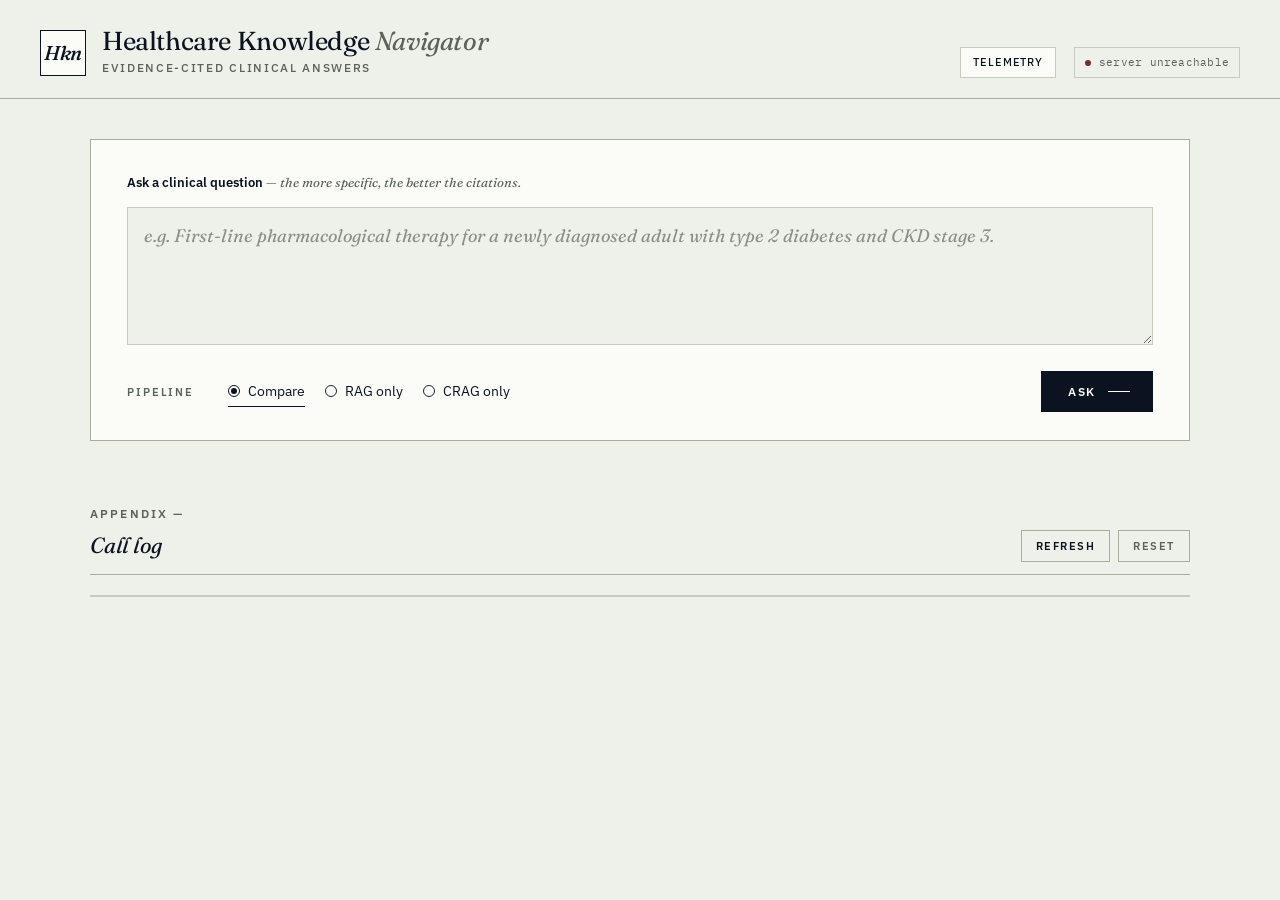
==== static/index.html @ 958ce463 "Functional Working" ====
<!doctype html>
<html lang="en">
<head>
    <meta charset="utf-8" />
    <meta name="viewport" content="width=device-width, initial-scale=1" />
    <title>Healthcare Knowledge Navigator</title>
    <link rel="preconnect" href="https://fonts.googleapis.com" />
    <link rel="preconnect" href="https://fonts.gstatic.com" crossorigin />
    <link rel="stylesheet"
        href="https://fonts.googleapis.com/css2?family=Fraunces:ital,opsz,wght@0,9..144,300..600;1,9..144,300..500&family=IBM+Plex+Mono:wght@400;500&family=IBM+Plex+Sans:wght@400;500;600&display=swap" />
    <link rel="stylesheet" href="/static/styles.css" />
    <link rel="stylesheet" href="/static/dashboard.css" />
</head>
<body>
    <header class="topbar">
        <div class="brand">
            <span class="logo">Hkn</span>
            <div>
                <h1>Healthcare Knowledge <em>Navigator</em></h1>
                <p>Evidence-cited clinical answers</p>
            </div>
        </div>
        <div class="topbar-links">
            <a href="/dashboard">Telemetry</a>
            <div id="health" class="health pending">checking…</div>
        </div>
    </header>

    <main>
        <section class="ask-card">
            <label for="question">Ask a clinical question</label>
            <textarea id="question" rows="4"
                placeholder="e.g. First-line pharmacological therapy for a newly diagnosed adult with type 2 diabetes and CKD stage 3."></textarea>

            <div class="controls">
                <fieldset class="modes">
                    <legend>Pipeline</legend>
                    <label><input type="radio" name="mode" value="compare" checked /> Compare</label>
                    <label><input type="radio" name="mode" value="rag" /> RAG only</label>
                    <label><input type="radio" name="mode" value="crag" /> CRAG only</label>
                </fieldset>
                <button id="ask" type="button">Ask</button>
            </div>

            <p class="disclaimer" id="disclaimer"></p>
        </section>

        <section id="results" class="results"></section>

        <section class="traces-card">
            <div class="traces-head">
                <h2>Call log</h2>
                <div class="traces-actions">
                    <button id="refresh-traces" type="button">Refresh</button>
                    <button id="reset-traces" type="button" class="secondary">Reset</button>
                </div>
            </div>
            <div id="traces-totals" class="totals"></div>
            <ol id="traces-history" class="traces-history"></ol>
        </section>
    </main>

    <template id="result-template">
        <article class="result">
            <header>
                <h2 class="title"></h2>
                <div class="confidence">
                    <span class="conf-label">–</span>
                    <div class="bar"><div class="fill"></div></div>
                    <span class="conf-value">–</span>
                </div>
            </header>
            <div class="answer"></div>
            <details class="citations">
                <summary>Sources cited</summary>
                <ol class="citation-list"></ol>
            </details>
            <details class="trace">
                <summary>Reasoning trace</summary>
                <ol class="trace-list"></ol>
            </details>
        </article>
    </template>

    <script src="/static/app.js"></script>
</body>
</html>
---- static/styles.css ----
/* Healthcare Knowledge Navigator — Clinical Reference
   ---------------------------------------------------
   Paper-and-ink type system for evidence-cited answers.
   Fonts are loaded from Google Fonts in the document head.
*/

:root {
    --page: #eef1e9;
    --page-edge: #e4e8dd;
    --card: #fbfcf7;
    --ink: #0b1220;
    --ink-soft: #1e2637;
    --muted: #5b6259;
    --muted-2: #8a9088;
    --rule: #c7cbbe;
    --rule-strong: #a8ad9d;

    --marker: #762f2f;    /* oxblood — critical / very low */
    --verify: #2a5a3e;    /* forest — high */
    --pending: #8c6b22;   /* saffron — moderate */
    --low: #a04b1a;       /* burnt umber — low */

    --serif: "Fraunces", "Times New Roman", ui-serif, serif;
    --sans: "IBM Plex Sans", -apple-system, "Segoe UI", Roboto, Helvetica, Arial, sans-serif;
    --mono: "IBM Plex Mono", ui-monospace, "SF Mono", Menlo, Consolas, monospace;

    --measure: 68ch;
    --hair: 1px solid var(--rule);
    --hair-strong: 1px solid var(--rule-strong);
}

*, *::before, *::after { box-sizing: border-box; }

html, body {
    margin: 0;
    padding: 0;
    background: var(--page);
    color: var(--ink);
    font-family: var(--sans);
    font-size: 15px;
    line-height: 1.55;
    -webkit-font-smoothing: antialiased;
    -moz-osx-font-smoothing: grayscale;
    text-rendering: optimizeLegibility;
}

::selection { background: var(--ink); color: var(--page); }

a { color: var(--ink); text-decoration: underline; text-decoration-thickness: 1px; text-underline-offset: 3px; }
a:hover { text-decoration-thickness: 2px; }

/* ── Masthead ──────────────────────────────────────── */

.topbar {
    background: var(--page);
    color: var(--ink);
    padding: 28px 40px 20px;
    border-bottom: var(--hair-strong);
    display: grid;
    grid-template-columns: 1fr auto;
    gap: 24px;
    align-items: end;
}

.brand {
    display: grid;
    grid-template-columns: auto 1fr;
    gap: 16px;
    align-items: center;
}

.logo {
    display: inline-flex;
    align-items: center;
    justify-content: center;
    width: 46px;
    height: 46px;
    border: 1.5px solid var(--ink);
    color: var(--ink);
    font-family: var(--serif);
    font-weight: 500;
    font-size: 20px;
    font-style: italic;
    letter-spacing: -0.02em;
    background: var(--card);
    border-radius: 0;
}

.brand h1 {
    margin: 0;
    font-family: var(--serif);
    font-weight: 400;
    font-size: 26px;
    line-height: 1.05;
    letter-spacing: -0.015em;
    color: var(--ink);
}

.brand h1 em {
    font-style: italic;
    font-weight: 400;
    color: var(--muted);
}

.brand p {
    margin: 4px 0 0;
    font-size: 12px;
    color: var(--muted);
    text-transform: uppercase;
    letter-spacing: 0.14em;
    font-weight: 500;
}

.topbar-links {
    display: flex;
    align-items: center;
    gap: 18px;
    font-family: var(--mono);
    font-size: 12px;
    color: var(--muted);
    justify-self: end;
}

.topbar-links a {
    color: var(--ink);
    text-decoration: none;
    padding: 6px 12px;
    border: var(--hair);
    background: var(--card);
    text-transform: uppercase;
    letter-spacing: 0.08em;
    font-size: 11px;
    font-family: var(--sans);
    font-weight: 500;
    transition: background 120ms ease, border-color 120ms ease;
}
.topbar-links a:hover { background: var(--ink); color: var(--card); border-color: var(--ink); }

.health {
    font-family: var(--mono);
    font-size: 11px;
    color: var(--muted);
    padding: 6px 10px;
    background: transparent;
    border: var(--hair);
    letter-spacing: 0.02em;
    max-width: 640px;
    overflow: hidden;
    text-overflow: ellipsis;
    white-space: nowrap;
}
.health::before {
    content: "";
    display: inline-block;
    width: 6px;
    height: 6px;
    border-radius: 50%;
    background: var(--muted);
    margin-right: 8px;
    vertical-align: middle;
}
.health.ok::before { background: var(--verify); }
.health.error::before { background: var(--marker); }
.health.pending::before { background: var(--pending); }

/* ── Main ──────────────────────────────────────────── */

main {
    max-width: 1180px;
    margin: 0 auto;
    padding: 40px 40px 80px;
}

.eyebrow {
    font-family: var(--sans);
    font-size: 10.5px;
    letter-spacing: 0.22em;
    text-transform: uppercase;
    color: var(--muted);
    font-weight: 600;
    display: inline-flex;
    align-items: center;
    gap: 10px;
}
.eyebrow::before {
    content: "";
    display: inline-block;
    width: 18px;
    height: 1px;
    background: var(--muted);
}

/* ── Ask card ──────────────────────────────────────── */

.ask-card {
    background: var(--card);
    border: var(--hair-strong);
    border-radius: 0;
    padding: 32px 36px 28px;
    box-shadow: none;
    position: relative;
}

.ask-card label[for="question"] {
    display: block;
    margin-bottom: 14px;
    font-family: var(--sans);
    text-transform: none;
    letter-spacing: 0;
    color: var(--ink);
    font-size: 13px;
    font-weight: 600;
}

.ask-card label[for="question"]::after {
    content: " — the more specific, the better the citations.";
    color: var(--muted);
    font-weight: 400;
    font-style: italic;
    font-family: var(--serif);
}

textarea {
    width: 100%;
    resize: vertical;
    min-height: 108px;
    padding: 14px 16px;
    font-family: var(--serif);
    font-size: 18px;
    line-height: 1.5;
    color: var(--ink);
    background: var(--page);
    border: var(--hair);
    border-radius: 0;
    outline: none;
    transition: border-color 120ms ease, background 120ms ease;
}
textarea::placeholder {
    color: var(--muted-2);
    font-style: italic;
    font-family: var(--serif);
}
textarea:focus {
    border-color: var(--ink);
    background: var(--card);
}

.controls {
    display: flex;
    justify-content: space-between;
    align-items: center;
    gap: 20px;
    margin-top: 20px;
    flex-wrap: wrap;
}

fieldset.modes {
    border: 0;
    margin: 0;
    padding: 0;
    display: flex;
    flex-wrap: wrap;
    align-items: center;
    gap: 6px 20px;
}
fieldset.modes legend {
    padding: 0;
    font-size: 10.5px;
    letter-spacing: 0.18em;
    color: var(--muted);
    text-transform: uppercase;
    font-weight: 600;
    margin-right: 14px;
    float: left;
}
fieldset.modes label {
    display: inline-flex;
    align-items: center;
    gap: 8px;
    font-size: 13.5px;
    color: var(--ink);
    cursor: pointer;
    font-weight: 400;
    letter-spacing: 0;
    text-transform: none;
    padding: 4px 0;
    border-bottom: 1px solid transparent;
    transition: border-color 120ms ease;
}
fieldset.modes label:hover { border-bottom-color: var(--rule-strong); }
fieldset.modes input[type="radio"] {
    appearance: none;
    -webkit-appearance: none;
    width: 12px;
    height: 12px;
    border: 1.5px solid var(--ink-soft);
    border-radius: 50%;
    margin: 0;
    display: inline-flex;
    align-items: center;
    justify-content: center;
    cursor: pointer;
    transition: border-color 120ms ease;
}
fieldset.modes input[type="radio"]:checked {
    border-color: var(--ink);
}
fieldset.modes input[type="radio"]:checked::after {
    content: "";
    width: 6px;
    height: 6px;
    background: var(--ink);
    border-radius: 50%;
}
fieldset.modes label:has(input:checked) { border-bottom-color: var(--ink); }

button#ask {
    background: var(--ink);
    color: var(--card);
    border: 1.5px solid var(--ink);
    padding: 12px 22px 12px 26px;
    font-family: var(--sans);
    font-size: 12px;
    font-weight: 600;
    letter-spacing: 0.14em;
    text-transform: uppercase;
    border-radius: 0;
    cursor: pointer;
    display: inline-flex;
    align-items: center;
    gap: 12px;
    transition: background 120ms ease, color 120ms ease, transform 80ms ease;
}
button#ask::after {
    content: "";
    width: 22px;
    height: 1px;
    background: currentColor;
    position: relative;
}
button#ask:hover:not(:disabled) { background: var(--card); color: var(--ink); }
button#ask:active:not(:disabled) { transform: translateY(1px); }
button#ask:disabled { background: transparent; color: var(--muted); border-color: var(--rule-strong); cursor: not-allowed; }

.disclaimer {
    margin: 20px 0 0;
    padding-top: 14px;
    border-top: var(--hair);
    font-size: 12.5px;
    color: var(--muted);
    font-family: var(--serif);
    font-style: italic;
    line-height: 1.5;
    max-width: 62ch;
}
.disclaimer:empty { display: none; }

/* ── Results ───────────────────────────────────────── */

.results {
    display: grid;
    grid-template-columns: 1fr;
    gap: 28px;
    margin-top: 40px;
}
.results.compare { grid-template-columns: 1fr 1fr; }
@media (max-width: 960px) {
    .results.compare { grid-template-columns: 1fr; }
}
.results:empty { display: none; }

.result {
    background: var(--card);
    border: var(--hair-strong);
    border-radius: 0;
    padding: 28px 32px 22px 40px;
    position: relative;
    box-shadow: none;
}

/* Left marginalia stroke — the signature */
.result::before {
    content: "";
    position: absolute;
    top: 28px;
    bottom: 22px;
    left: 18px;
    width: 2px;
    background: var(--rule-strong);
    transition: background 220ms ease;
}
.result.done::before { background: var(--ink); }
.result.done.low::before { background: var(--marker); }
.result.done.moderate::before { background: var(--pending); }
.result.done.high::before { background: var(--verify); }

.result header {
    display: grid;
    grid-template-columns: 1fr auto;
    gap: 20px;
    align-items: baseline;
    margin: 0 0 18px;
    padding-bottom: 14px;
    border-bottom: var(--hair);
}
.result header h2 {
    margin: 0;
    font-family: var(--sans);
    font-size: 10.5px;
    letter-spacing: 0.22em;
    text-transform: uppercase;
    color: var(--muted);
    font-weight: 600;
}
.result header h2::before {
    content: "Pipeline · ";
    color: var(--muted-2);
    font-weight: 500;
}

.confidence {
    display: inline-grid;
    grid-template-columns: auto auto auto;
    align-items: center;
    gap: 10px;
    font-family: var(--mono);
    font-size: 11.5px;
    color: var(--muted);
}
.conf-label {
    font-family: var(--sans);
    font-weight: 600;
    font-size: 10.5px;
    letter-spacing: 0.16em;
    text-transform: uppercase;
    padding: 3px 8px;
    border: 1px solid currentColor;
    color: var(--muted);
    border-radius: 0;
    background: transparent;
}
.conf-label.HIGH { color: var(--verify); }
.conf-label.MODERATE { color: var(--pending); }
.conf-label.LOW { color: var(--low); }
.conf-label[data-label="VERY LOW"] { color: var(--marker); }

.bar {
    width: 96px;
    height: 3px;
    background: var(--rule);
    border-radius: 0;
    overflow: hidden;
    position: relative;
}
.fill {
    height: 100%;
    width: 0%;
    background: var(--ink);
    transition: width 480ms cubic-bezier(0.2, 0.6, 0.2, 1);
}

.conf-value {
    font-family: var(--mono);
    color: var(--ink);
    font-size: 12.5px;
    letter-spacing: 0.02em;
    min-width: 3.2ch;
    text-align: right;
}

/* Answer body — Fraunces serif, generous leading, streaming caret */
.answer {
    font-family: var(--serif);
    font-size: 17.5px;
    line-height: 1.72;
    color: var(--ink);
    white-space: pre-wrap;
    letter-spacing: -0.002em;
    max-width: var(--measure);
    min-height: 3em;
    font-variation-settings: "opsz" 24;
}

.answer.streaming::after {
    content: "▏";
    display: inline;
    font-family: var(--serif);
    color: var(--ink);
    margin-left: 1px;
    animation: caret 0.9s steps(2, jump-none) infinite;
    font-weight: 300;
}
@keyframes caret { 0%, 49% { opacity: 1; } 50%, 100% { opacity: 0; } }

.answer.thinking {
    color: var(--muted);
    font-style: italic;
    display: inline-flex;
    align-items: center;
    gap: 12px;
}

.dots {
    display: inline-flex;
    gap: 4px;
    margin-left: 2px;
}
.dots span {
    width: 4px;
    height: 4px;
    background: var(--muted);
    border-radius: 50%;
    animation: bob 1.2s ease-in-out infinite;
}
.dots span:nth-child(2) { animation-delay: 0.15s; }
.dots span:nth-child(3) { animation-delay: 0.3s; }
@keyframes bob {
    0%, 80%, 100% { transform: translateY(0); opacity: 0.4; }
    40% { transform: translateY(-3px); opacity: 1; }
}

/* Citations / trace disclosures */
details {
    margin-top: 22px;
    border-top: var(--hair);
    padding-top: 12px;
}
details + details { margin-top: 10px; border-top: none; padding-top: 0; }
details summary {
    cursor: pointer;
    font-family: var(--sans);
    font-weight: 600;
    font-size: 11px;
    letter-spacing: 0.14em;
    text-transform: uppercase;
    color: var(--muted);
    list-style: none;
    outline: none;
    padding: 6px 0;
    display: inline-flex;
    align-items: center;
    gap: 8px;
    transition: color 120ms ease;
}
details summary::-webkit-details-marker { display: none; }
details summary::before {
    content: "▸";
    font-family: var(--serif);
    font-size: 12px;
    color: var(--muted-2);
    transition: transform 160ms ease, color 120ms ease;
    display: inline-block;
    width: 10px;
}
details[open] summary::before { transform: rotate(90deg); color: var(--ink); }
details[open] summary { color: var(--ink); }
details summary:hover { color: var(--ink); }

.citation-list, .trace-list {
    list-style: none;
    padding: 8px 0 4px;
    margin: 0;
    counter-reset: cite;
}
.citation-list li {
    counter-increment: cite;
    padding: 12px 0 12px 40px;
    border-bottom: var(--hair);
    position: relative;
    font-family: var(--sans);
    font-size: 13px;
    line-height: 1.55;
}
.citation-list li:last-child { border-bottom: none; }
.citation-list li::before {
    content: "[" counter(cite) "]";
    position: absolute;
    left: 0;
    top: 12px;
    font-family: var(--mono);
    font-size: 11.5px;
    color: var(--muted);
    letter-spacing: 0.02em;
}
.citation-list .source {
    font-family: var(--serif);
    font-weight: 500;
    font-size: 14.5px;
    color: var(--ink);
    display: block;
}
.citation-list .snippet {
    display: block;
    color: var(--muted);
    margin-top: 4px;
    font-family: var(--serif);
    font-style: italic;
    font-size: 13.5px;
    line-height: 1.55;
}
/* Hide the [n] emitted by app.js — we render our own counter */
.citation-list .source::first-letter { /* keep native */ }

.trace-list { counter-reset: step; padding-top: 4px; }
.trace-list li {
    counter-increment: step;
    padding: 6px 0 6px 42px;
    position: relative;
    font-family: var(--mono);
    font-size: 12px;
    color: var(--ink-soft);
    letter-spacing: 0.005em;
}
.trace-list li::before {
    content: counter(step, decimal-leading-zero);
    position: absolute;
    left: 0;
    top: 6px;
    font-family: var(--mono);
    font-size: 10.5px;
    color: var(--muted-2);
    letter-spacing: 0.1em;
}

/* ── Error banner ──────────────────────────────────── */

.error-banner {
    grid-column: 1 / -1;
    background: var(--card);
    border: var(--hair-strong);
    border-left: 3px solid var(--marker);
    color: var(--ink);
    padding: 14px 20px;
    font-size: 13.5px;
    font-family: var(--serif);
    font-style: italic;
}

/* ── Telemetry appendix ────────────────────────────── */

.traces-card {
    background: transparent;
    border: none;
    padding: 0;
    margin-top: 64px;
    box-shadow: none;
}

.traces-head {
    display: grid;
    grid-template-columns: 1fr auto;
    gap: 20px;
    align-items: end;
    margin-bottom: 20px;
    padding-bottom: 12px;
    border-bottom: var(--hair-strong);
}
.traces-head h2 {
    margin: 0;
    font-family: var(--serif);
    font-weight: 400;
    font-style: italic;
    font-size: 22px;
    color: var(--ink);
    letter-spacing: -0.01em;
}
.traces-head h2::before {
    content: "Appendix — ";
    font-style: normal;
    color: var(--muted);
    font-size: 12px;
    letter-spacing: 0.18em;
    text-transform: uppercase;
    font-family: var(--sans);
    font-weight: 600;
    display: block;
    margin-bottom: 4px;
}

.traces-actions {
    display: flex;
    gap: 8px;
}
.traces-actions button {
    background: transparent;
    color: var(--ink);
    border: var(--hair-strong);
    padding: 8px 14px;
    border-radius: 0;
    cursor: pointer;
    font-family: var(--sans);
    font-size: 11px;
    font-weight: 600;
    text-transform: uppercase;
    letter-spacing: 0.14em;
    transition: background 120ms ease, color 120ms ease;
}
.traces-actions button:hover { background: var(--ink); color: var(--card); border-color: var(--ink); }
.traces-actions button.secondary { color: var(--muted); }
.traces-actions button.secondary:hover { background: var(--marker); color: var(--card); border-color: var(--marker); }

.totals {
    display: grid;
    grid-template-columns: repeat(auto-fit, minmax(160px, 1fr));
    gap: 0;
    margin-bottom: 24px;
    border-top: var(--hair);
    border-bottom: var(--hair);
}
.tot {
    padding: 16px 18px 14px;
    border-right: var(--hair);
    background: transparent;
    border-radius: 0;
    border-top: none;
    border-bottom: none;
    border-left: none;
}
.tot:last-child { border-right: none; }
.tot .tot-label {
    font-family: var(--sans);
    font-size: 10.5px;
    letter-spacing: 0.16em;
    text-transform: uppercase;
    color: var(--muted);
    font-weight: 600;
}
.tot .tot-value {
    font-family: var(--serif);
    font-weight: 400;
    font-size: 34px;
    color: var(--ink);
    letter-spacing: -0.02em;
    margin-top: 4px;
    line-height: 1;
    font-variation-settings: "opsz" 60;
}
.tot .tot-sub {
    font-family: var(--mono);
    font-size: 11px;
    color: var(--muted);
    margin-top: 8px;
    letter-spacing: 0.02em;
}
.tot.rag .tot-value { color: var(--ink); }
.tot.crag .tot-value { color: var(--ink); font-style: italic; }

.traces-history {
    list-style: none;
    padding: 0;
    margin: 0;
    max-height: 420px;
    overflow-y: auto;
}
.traces-history li {
    background: transparent;
    border: none;
    border-bottom: var(--hair);
    border-radius: 0;
    padding: 14px 4px;
    margin: 0;
    font-size: 13px;
    display: grid;
    grid-template-columns: 74px 1fr auto;
    gap: 16px;
    align-items: center;
}
.traces-history li.err { background: transparent; border-color: var(--marker); }
.traces-history li.err .trace-q { color: var(--marker); }

.mode-chip {
    display: inline-block;
    padding: 3px 8px;
    border-radius: 0;
    font-family: var(--sans);
    font-size: 10px;
    font-weight: 600;
    letter-spacing: 0.14em;
    text-transform: uppercase;
    border: 1px solid var(--ink);
    background: transparent;
    color: var(--ink);
}
.mode-chip.crag { background: var(--ink); color: var(--card); }

.trace-q {
    color: var(--ink);
    font-family: var(--serif);
    font-size: 14.5px;
    overflow: hidden;
    text-overflow: ellipsis;
    white-space: nowrap;
}
.trace-when {
    color: var(--muted);
    font-family: var(--mono);
    font-size: 11px;
    text-align: right;
    line-height: 1.5;
    letter-spacing: 0.02em;
}
.trace-when strong {
    color: var(--ink);
    font-weight: 500;
    font-family: var(--mono);
}
.trace-empty {
    color: var(--muted);
    font-style: italic;
    font-family: var(--serif);
    text-align: center;
    padding: 28px;
    font-size: 14px;
    border: none;
    grid-column: 1 / -1;
}

/* ── Motion accessibility ──────────────────────────── */

@media (prefers-reduced-motion: reduce) {
    *, *::before, *::after {
        animation-duration: 0.01ms !important;
        animation-iteration-count: 1 !important;
        transition-duration: 0.01ms !important;
    }
}

/* ── Responsive ────────────────────────────────────── */

@media (max-width: 720px) {
    .topbar { padding: 20px 22px 16px; grid-template-columns: 1fr; }
    .topbar-links { justify-self: start; flex-wrap: wrap; }
    main { padding: 28px 22px 60px; }
    .ask-card { padding: 24px 22px 20px; }
    .result { padding: 22px 22px 18px 30px; }
    .result::before { left: 12px; }
    .brand h1 { font-size: 22px; }
    .totals { grid-template-columns: 1fr 1fr; }
    .tot { border-right: none; border-bottom: var(--hair); }
    .tot:nth-child(2n) { border-right: none; }
    .traces-history li { grid-template-columns: 1fr; gap: 6px; }
    .trace-when { text-align: left; }
}
---- static/dashboard.css ----
/* Telemetry dashboard — matches the Clinical Reference token system. */

.last-updated {
    font-family: var(--mono);
    font-size: 11px;
    color: var(--muted);
    letter-spacing: 0.02em;
}

.dash {
    max-width: 1400px;
    margin: 0 auto;
    padding: 40px 40px 80px;
}

.dash-totals {
    display: grid;
    grid-template-columns: repeat(auto-fit, minmax(180px, 1fr));
    gap: 0;
    margin-bottom: 32px;
    border-top: var(--hair);
    border-bottom: var(--hair);
}
.dash-totals .tot { border-right: var(--hair); border-bottom: none; }
.dash-totals .tot:last-child { border-right: none; }

.grid {
    display: grid;
    grid-template-columns: 1fr 1fr;
    gap: 24px;
    margin-bottom: 24px;
}
.grid .wide { grid-column: 1 / -1; }
@media (max-width: 960px) {
    .grid { grid-template-columns: 1fr; }
    .grid .wide { grid-column: auto; }
}

.card {
    background: var(--card);
    border: var(--hair-strong);
    border-radius: 0;
    padding: 24px 28px;
    box-shadow: none;
}
.card h2 {
    margin: 0 0 20px 0;
    font-family: var(--sans);
    font-size: 10.5px;
    color: var(--muted);
    text-transform: uppercase;
    letter-spacing: 0.22em;
    font-weight: 600;
    padding-bottom: 12px;
    border-bottom: var(--hair);
    display: inline-flex;
    align-items: center;
    gap: 10px;
}
.card h2::before {
    content: "";
    display: inline-block;
    width: 18px;
    height: 1px;
    background: var(--muted);
}
.card canvas { max-height: 300px; }

.table-wrap { overflow-x: auto; }
table#requests {
    width: 100%;
    border-collapse: collapse;
    font-size: 13px;
    font-family: var(--sans);
}
table#requests thead th {
    text-align: left;
    padding: 12px 10px;
    border-bottom: var(--hair-strong);
    color: var(--muted);
    font-size: 10.5px;
    text-transform: uppercase;
    letter-spacing: 0.16em;
    font-weight: 600;
    background: transparent;
    position: sticky;
    top: 0;
    font-family: var(--sans);
}
table#requests tbody td {
    padding: 12px 10px;
    border-bottom: var(--hair);
    vertical-align: top;
    color: var(--ink);
}
table#requests tbody tr:hover td { background: var(--page); }
table#requests .nodes {
    font-family: var(--mono);
    color: var(--ink-soft);
    font-size: 11.5px;
    letter-spacing: 0.02em;
}
table#requests .status-ok { color: var(--verify); font-weight: 600; font-family: var(--mono); font-size: 11px; letter-spacing: 0.08em; text-transform: uppercase; }
table#requests .status-err { color: var(--marker); font-weight: 600; font-family: var(--mono); font-size: 11px; letter-spacing: 0.08em; text-transform: uppercase; }
table#requests .q {
    max-width: 340px;
    overflow: hidden;
    text-overflow: ellipsis;
    white-space: nowrap;
    font-family: var(--serif);
    font-size: 14px;
}

@media (max-width: 720px) {
    .dash { padding: 28px 22px 60px; }
    .dash-totals { grid-template-columns: 1fr 1fr; }
    .dash-totals .tot { border-right: none; border-bottom: var(--hair); }
    .card { padding: 20px 22px; }
}
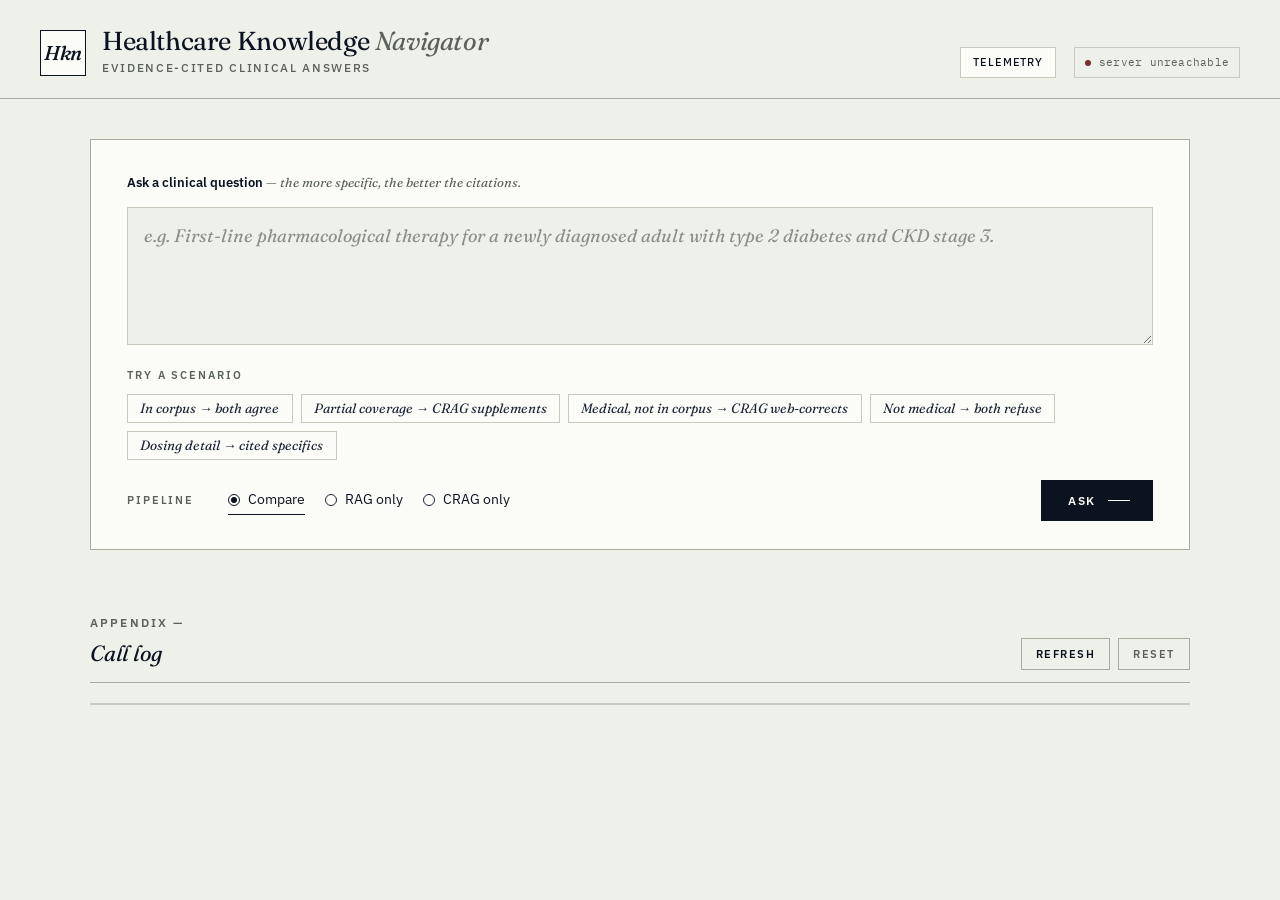
==== commit 34100716: "Restore working models, fix topic gate, add RAGAS evaluation NVIDIA retired both configured models (" ====
--- a/static/index.html
+++ b/static/index.html
@@ -31,6 +31,11 @@
             <label for="question">Ask a clinical question</label>
             <textarea id="question" rows="4"
                 placeholder="e.g. First-line pharmacological therapy for a newly diagnosed adult with type 2 diabetes and CKD stage 3."></textarea>
+
+            <div class="scenarios" role="group" aria-labelledby="scenarios-label">
+                <span class="scenarios-label" id="scenarios-label">Try a scenario</span>
+                <div id="scenario-chips" class="scenario-chips"></div>
+            </div>
 
             <div class="controls">
                 <fieldset class="modes">
--- a/static/styles.css
+++ b/static/styles.css
@@ -244,6 +244,48 @@
     border-color: var(--ink);
     background: var(--card);
 }
+
+/* Scenario chips — preset demo questions under the textarea */
+
+.scenarios {
+    display: flex;
+    flex-wrap: wrap;
+    align-items: baseline;
+    gap: 10px 14px;
+    margin-top: 16px;
+}
+.scenarios-label {
+    font-size: 10.5px;
+    letter-spacing: 0.18em;
+    color: var(--muted);
+    text-transform: uppercase;
+    font-weight: 600;
+}
+.scenario-chips {
+    display: flex;
+    flex-wrap: wrap;
+    gap: 8px;
+}
+.scenario-chip {
+    background: transparent;
+    color: var(--ink-soft);
+    border: var(--hair);
+    border-radius: 0;
+    padding: 5px 12px;
+    font-family: var(--serif);
+    font-size: 13.5px;
+    font-style: italic;
+    cursor: pointer;
+    transition: background 120ms ease, color 120ms ease, border-color 120ms ease;
+}
+.scenario-chip:hover:not(:disabled),
+.scenario-chip:focus-visible {
+    background: var(--ink);
+    color: var(--card);
+    border-color: var(--ink);
+    outline: none;
+}
+.scenario-chip:disabled { color: var(--muted-2); border-color: var(--rule); cursor: not-allowed; }
 
 .controls {
     display: flex;
